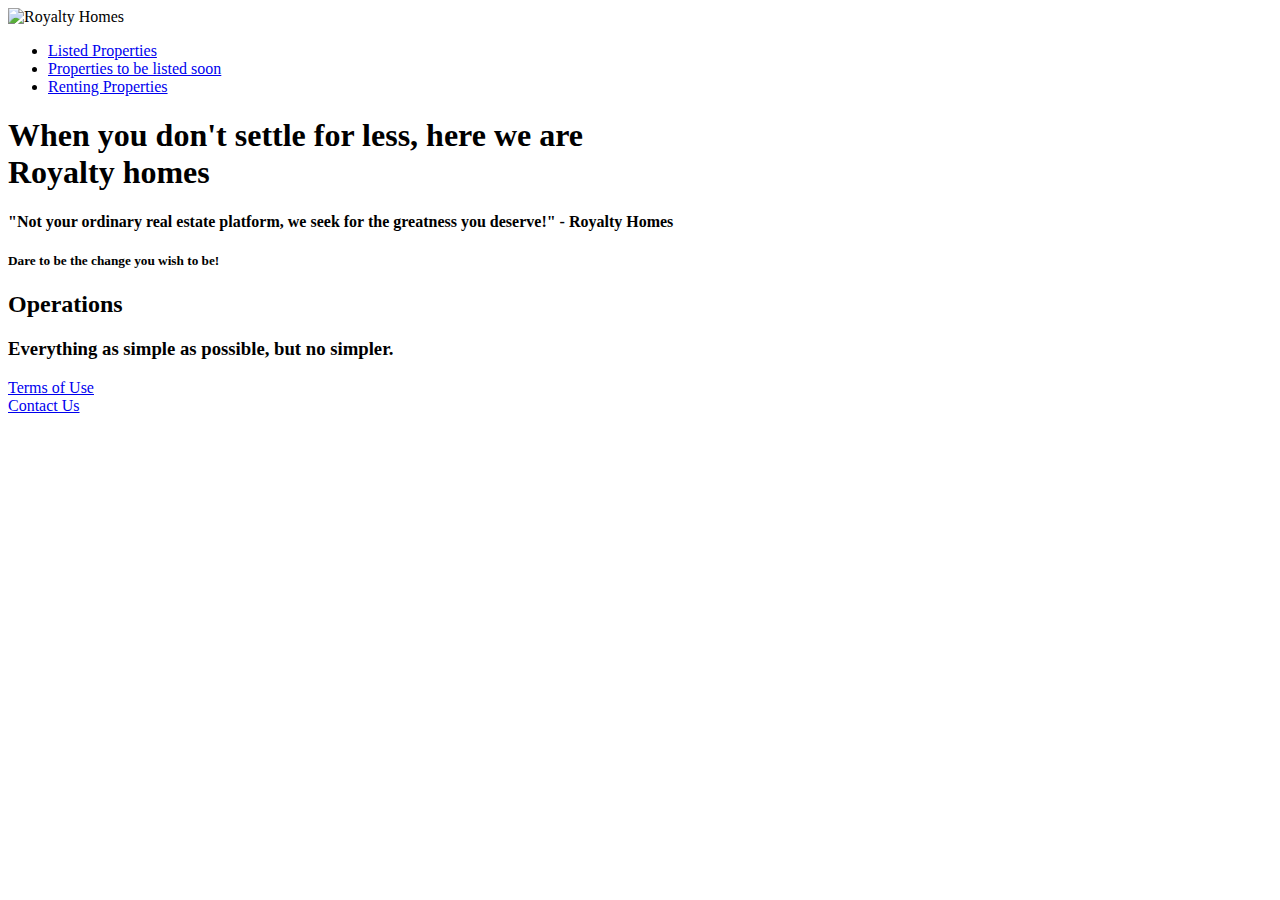
==== index.html @ 1c097e14 "Update index.html" ====
<!DOCTYPE html>
<html lang="en">
  <head>
    <link
      href="https://fonts.googleapis.com/css?family=Poppins:300,400,500,600&display=swap"
      rel="stylesheet"
    />
    <link rel="stylesheet" href="style.css" />


    <script defer src="script.js"></script>
  </head>
  <body>
    <header class="header">
      <nav class="nav">
        <img
          src=""
          alt="Royalty Homes"
          class="nav__logo"
          id="logo"
          designer="Jonas"
          data-version-number="3.0"
        />
        <ul class="nav__links">
          <li class="nav__item">
            <a class="nav__link" href="#section--1">Listed Properties</a>
          </li>
          <li class="nav__item">
            <a class="nav__link" href="#section--2"
              >Properties to be listed soon</a
            >
          </li>
          <li class="nav__item">
            <a class="nav__link" href="#section--3">Renting Properties</a>
          </li>
        </ul>
      </nav>

      <div class="header__title">
        <!-- <h1 onclick="alert('HTML alert')"> -->
        <h1>
          When you don't settle for less,
          <!-- Green highlight effect -->
          <span class="highlight"> </span>
          here we are<br />
          <span class="highlight">Royalty homes</span>
        </h1>
        <h4>
          "Not your ordinary real estate platform, we seek for the greatness you
          deserve!" - Royalty Homes
        </h4>
      </div>
    </header>

    <section class="section" id="section--1">
      <div class="section__title"></div>

      <div class="features">
        </div>
        </div>
          </div>
          <h5 class="features__header">Dare to be the change you wish to be!</h5>
        </div>
      </div>
    </section>
    <section class="section" id="section--2">
      <div class="section__title">
        <h2 class="section__description">Operations</h2>
        <h3 class="section__header">
          Everything as simple as possible, but no simpler.
        </h3>
        <li class="footer__item">
          <a class="footer__link" href="#">Terms of Use</a>
        </li>
          <a class="footer__link" href="#">Contact Us</a>
        </li>
      </ul>
    </div>
    <div class="overlay hidden"></div>
  </body>
</html>


<!-- analyzing designs -->
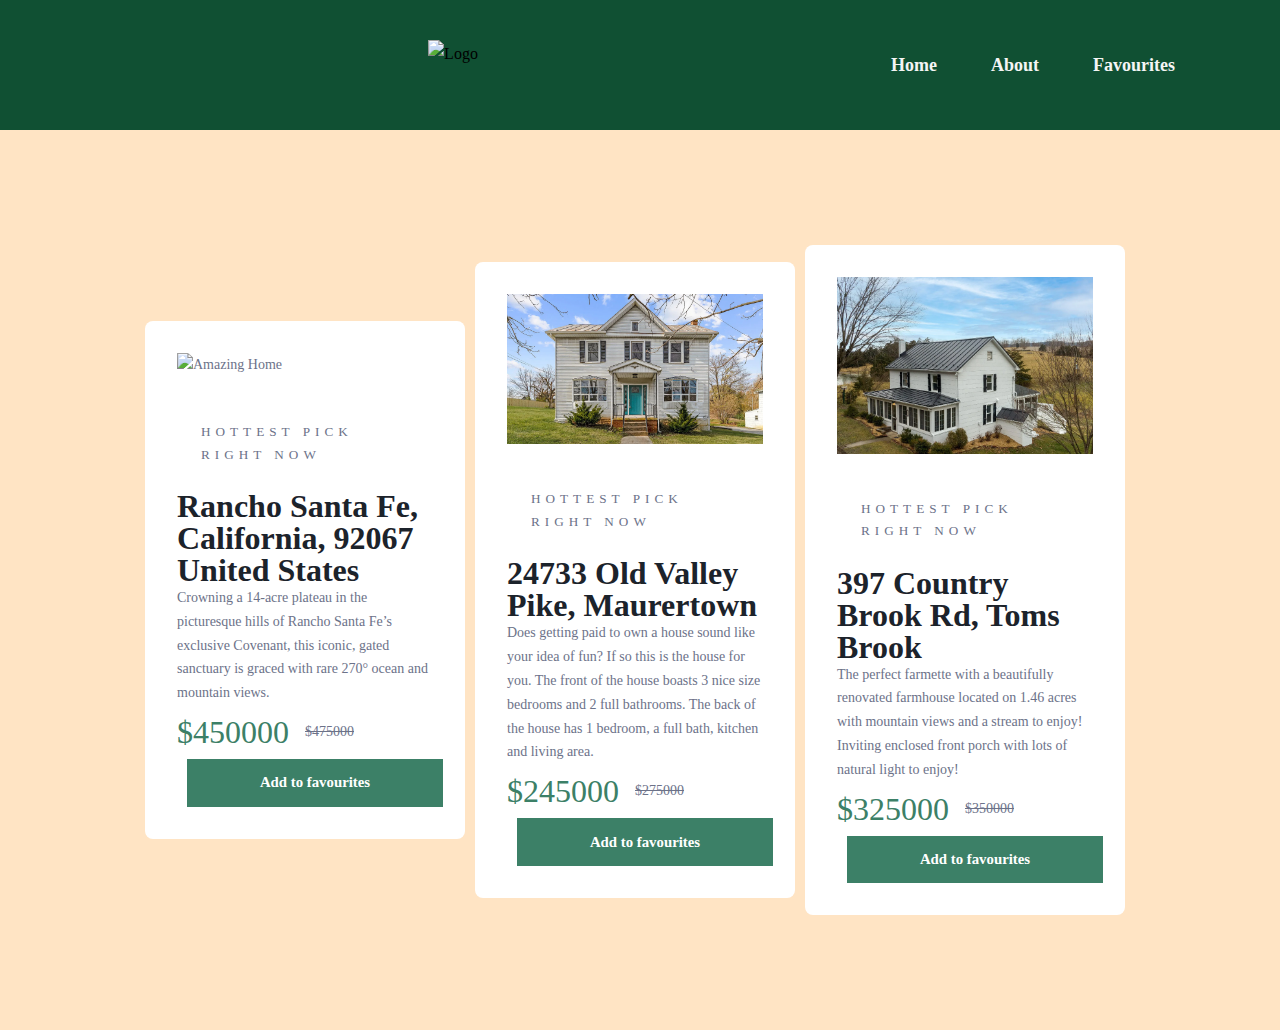
==== commit 9c0f7b0f: "working hard or hardly working :D" ====
--- a/index.html
+++ b/index.html
@@ -1,84 +1,208 @@
 <!DOCTYPE html>
 <html lang="en">
   <head>
+    <meta charset="UTF-8" />
+    <meta name="viewport" content="width=device-width, initial-scale=1.0" />
+    <title>Document</title>
+    <link rel="stylesheet" href="components.css" />
+    <script defer src="starting.js"></script>
+    <!-- Google fonts -->
+    <link rel="preconnect" href="https://fonts.googleapis.com" />
+    <link rel="preconnect" href="https://fonts.gstatic.com" crossorigin />
     <link
-      href="https://fonts.googleapis.com/css?family=Poppins:300,400,500,600&display=swap"
+      href="https://fonts.googleapis.com/css2?family=Montserrat:ital,wght@1,300&display=swap"
       rel="stylesheet"
     />
-    <link rel="stylesheet" href="style.css" />
-
-
-    <script defer src="script.js"></script>
+    <!-- My CSS -->
+    <style type="text/css">
+      * {
+        text-decoration: none;
+      }
+      .navbar {
+        background-color: rgb(16, 80, 51);
+        font-family: calibri;
+        padding-right: 15px;
+        padding-left: 15px;
+      }
+      .navdiv {
+        display: flex;
+        align-items: center;
+        justify-content: space-between;
+        padding: 40px;
+      }
+      .logo {
+        display: flex;
+        align-items: center;
+      }
+      .logo a {
+        font-size: 50px;
+        font-weight: 600;
+        color: whitesmoke;
+        margin-left: 10px;
+      }
+      .logo img {
+        height: 50px;
+        margin-right: 10px;
+      }
+      li {
+        list-style: none;
+        display: inline-block;
+      }
+      li a {
+        color: whitesmoke;
+        font-size: 18px;
+        font-weight: bold;
+        margin-right: 50px;
+      }
+      button {
+        background-color: rgb(255, 255, 255);
+        margin-left: 10px;
+        border-radius: 10px;
+        padding: 10px;
+        width: 90px;
+      }
+      button a {
+        color: white;
+        font-weight: bold;
+        font-size: 15px;
+      }
+      .logo {
+        flex: 1;
+        justify-content: center;
+        text-align: center;
+      }
+      .logo img {
+        display: block;
+        margin: 0 auto;
+      }
+      .product {
+        display: inline-block;
+        vertical-align: top;
+        margin-right: 10px;
+        height: auto;
+      }
+      .product__img img {
+        max-height: 300px;
+        width: auto;
+        display: block;
+        margin: 0 auto;
+      }
+      .overview__content {
+        margin-top: 20px;
+      }
+    </style>
   </head>
   <body>
-    <header class="header">
-      <nav class="nav">
-        <img
-          src=""
-          alt="Royalty Homes"
-          class="nav__logo"
-          id="logo"
-          designer="Jonas"
-          data-version-number="3.0"
-        />
-        <ul class="nav__links">
-          <li class="nav__item">
-            <a class="nav__link" href="#section--1">Listed Properties</a>
-          </li>
-          <li class="nav__item">
-            <a class="nav__link" href="#section--2"
-              >Properties to be listed soon</a
-            >
-          </li>
-          <li class="nav__item">
-            <a class="nav__link" href="#section--3">Renting Properties</a>
-          </li>
-        </ul>
+    <header>
+      <nav class="navbar">
+        <div class="navdiv">
+          <div class="logo">
+            <img src="images/logo-no-background.png" alt="Logo" />
+          </div>
+          <ul>
+            <li>
+              <a href="#home">Home</a>
+              <a href="#about">About</a>
+              <a href="#favourites">Favourites</a>
+            </li>
+          </ul>
+        </div>
       </nav>
-
-      <div class="header__title">
-        <!-- <h1 onclick="alert('HTML alert')"> -->
-        <h1>
-          When you don't settle for less,
-          <!-- Green highlight effect -->
-          <span class="highlight"> </span>
-          here we are<br />
-          <span class="highlight">Royalty homes</span>
-        </h1>
-        <h4>
-          "Not your ordinary real estate platform, we seek for the greatness you
-          deserve!" - Royalty Homes
-        </h4>
-      </div>
+      <main>
+        <article class="product">
+          <picture class="product__img">
+            <img src="images/propertyRandom.png" alt="Amazing Home" />
+          </picture>
+
+          <div class="overview__content">
+            <p class="overview__category">Hottest pick right now</p>
+
+            <h1 class="product__title">
+              Rancho Santa Fe, California, 92067 United States
+            </h1>
+
+            <p>
+              Crowning a 14-acre plateau in the picturesque hills of Rancho
+              Santa Fe’s exclusive Covenant, this iconic, gated sanctuary is
+              graced with rare 270° ocean and mountain views.
+            </p>
+
+            <div class="flex-group">
+              <p class="product__price">
+                <span class="visually-hidden">Current price:</span>
+                $450000
+              </p>
+              <div class="product__original-price">
+                <span class="visually-hidden">Original price:</span>
+                <s>$475000</s>
+              </div>
+            </div>
+            <button class="buttonFav">Add to favourites</button>
+          </div>
+        </article>
+
+        <article class="product">
+          <picture class="product__img">
+            <img src="images/imot2.png" alt="Amazing Home" />
+          </picture>
+
+          <div class="overview__content">
+            <p class="overview__category">Hottest pick right now</p>
+
+            <h1 class="product__title">24733 Old Valley Pike, Maurertown</h1>
+
+            <p>
+              Does getting paid to own a house sound like your idea of fun? If
+              so this is the house for you. The front of the house boasts 3 nice
+              size bedrooms and 2 full bathrooms. The back of the house has 1
+              bedroom, a full bath, kitchen and living area.
+            </p>
+
+            <div class="flex-group">
+              <p class="product__price">
+                <span class="visually-hidden">Current price:</span>
+                $245000
+              </p>
+              <div class="product__original-price">
+                <span class="visually-hidden">Original price:</span>
+                <s>$275000</s>
+              </div>
+            </div>
+
+            <button class="buttonFav">Add to favourites</button>
+          </div>
+        </article>
+
+        <article class="product">
+          <picture class="product__img">
+            <img src="images/imot1.png" alt="Amazing Home" />
+          </picture>
+
+          <div class="overview__content">
+            <p class="overview__category">Hottest pick right now</p>
+
+            <h1 class="product__title">397 Country Brook Rd, Toms Brook</h1>
+
+            <p>
+              The perfect farmette with a beautifully renovated farmhouse
+              located on 1.46 acres with mountain views and a stream to enjoy!
+              Inviting enclosed front porch with lots of natural light to enjoy!
+            </p>
+
+            <div class="flex-group">
+              <p class="product__price">
+                <span class="visually-hidden">Current price:</span>
+                $325000
+              </p>
+              <div class="product__original-price">
+                <span class="visually-hidden">Original price:</span>
+                <s>$350000</s>
+              </div>
+            </div>
+            <button class="buttonFav">Add to favourites</button>
+          </div>
+        </article>
+      </main>
     </header>
-
-    <section class="section" id="section--1">
-      <div class="section__title"></div>
-
-      <div class="features">
-        </div>
-        </div>
-          </div>
-          <h5 class="features__header">Dare to be the change you wish to be!</h5>
-        </div>
-      </div>
-    </section>
-    <section class="section" id="section--2">
-      <div class="section__title">
-        <h2 class="section__description">Operations</h2>
-        <h3 class="section__header">
-          Everything as simple as possible, but no simpler.
-        </h3>
-        <li class="footer__item">
-          <a class="footer__link" href="#">Terms of Use</a>
-        </li>
-          <a class="footer__link" href="#">Contact Us</a>
-        </li>
-      </ul>
-    </div>
-    <div class="overlay hidden"></div>
   </body>
 </html>
-
-
-<!-- analyzing designs -->--- a/components.css
+++ b/components.css
@@ -0,0 +1,152 @@
+body {
+  margin: 0;
+  padding: 0;
+  background-color: bisque;
+}
+header{
+    height: 100vh;
+    background-color: bisque;
+    background-repeat: no-repeat;
+    background-attachment: fixed;
+    background-position: center;
+}
+:root {
+  --clr-primary-400: hsl(158, 36%, 37%);
+  --clr-primary-500: hsl(158, 36%, 20%);
+  --clr-secondary-200: hsl(30, 38%, 92%);
+
+  --clr-neutral-900: hsl(212, 21%, 14%);
+  --clr-neutral-400: hsl(228, 12%, 48%);
+  --clr-neutral-100: hsl(0, 0%, 100%);
+
+  --ff-base: font-family: 'Montserrat', sans-serif;
+
+  --fw-regular: 500;
+  --fw-bold: 700;
+}
+*, *::before, *::after {
+  box-sizing: border-box;
+}
+* {
+  margin: 0;
+}
+html, body {
+  height: 100%;
+}
+body {
+  line-height: 1.7;
+  -webkit-font-smoothing: antialiased;
+}
+img, picture, video, canvas, svg {
+  display: block;
+  max-width: 100%;
+}
+input, button, textarea, select {
+  font: inherit;
+}
+p,
+h1,
+h2,
+h3,
+h4,
+h5,
+h6 {
+  overflow-wrap: break-word;
+}
+h1,
+h2,
+h3 {
+  line-height: 1;
+}
+.product {
+  --content-padding: 1.5rem;
+  --content-spacing: 1rem;
+  font-family: var(--ff-base);
+  font-weight: var(--fw-regular);
+  font-size: 0.875rem;
+  color: var(--clr-neutral-400);
+  background-color: var(--clr-secondary-200);
+  margin: 0; /* Center the .product section */
+  width: 25%; /* Adjust the width as desired */
+  max-width: 700px; /* Add a max-width for responsiveness */
+  padding: 2rem; /* Adjust the padding as desired */
+  background-color: var(--clr-neutral-100);
+  border-radius: 0.5rem;
+  overflow: hidden;
+}
+.flex-group{
+  display: flex;
+  gap: 1rem;
+  flex-wrap: wrap;
+  align-items: center;
+}
+.visually-hidden:not(:focus):not(:active) {
+  clip: rect(0 0 0 0);
+  clip-path: inset(50%);
+  height: 1px;
+  overflow: hidden;
+  position: absolute;
+  white-space: nowrap;
+  width: 1px;
+}
+.overview__category {
+  display: grid;
+  gap: var(--content-spacing);
+  padding: var(--content-padding);
+}
+.overview__category {
+  font-size: 0.825rem;
+  letter-spacing: 5px;
+text-transform: uppercase;
+}
+.product__title{
+  font-size: 2rem;
+  font-family: var(--ff-base);
+  color: var(--clr-neutral-900)
+}
+.product__price{
+  font-size: 2rem;
+  font-family: var(--ff-base);
+  color: var(--clr-primary-400);
+}
+.product__original-price s {
+  text-decoration: line-through;
+}
+.buttonFav {
+  cursor: pointer;
+  text-decoration: none;
+  display: block;
+  width: 100%;
+  padding: 0.75em 1.5em;
+  background-color: var(--clr-primary-400);
+  color: var(--clr-neutral-100);
+  font-weight: var(--fw-bold);
+  font-size: 0.925rem;
+  border: none;
+  border-radius: 0;
+}
+.buttonFav:is(:hover, :focus){
+  background-color: var(--clr-primary-500);
+}
+main {
+  display: flex;
+  justify-content: center;
+  align-items: center;
+  height: 100vh;
+}
+
+
+
+
+
+
+
+
+
+
+
+
+
+
+
+
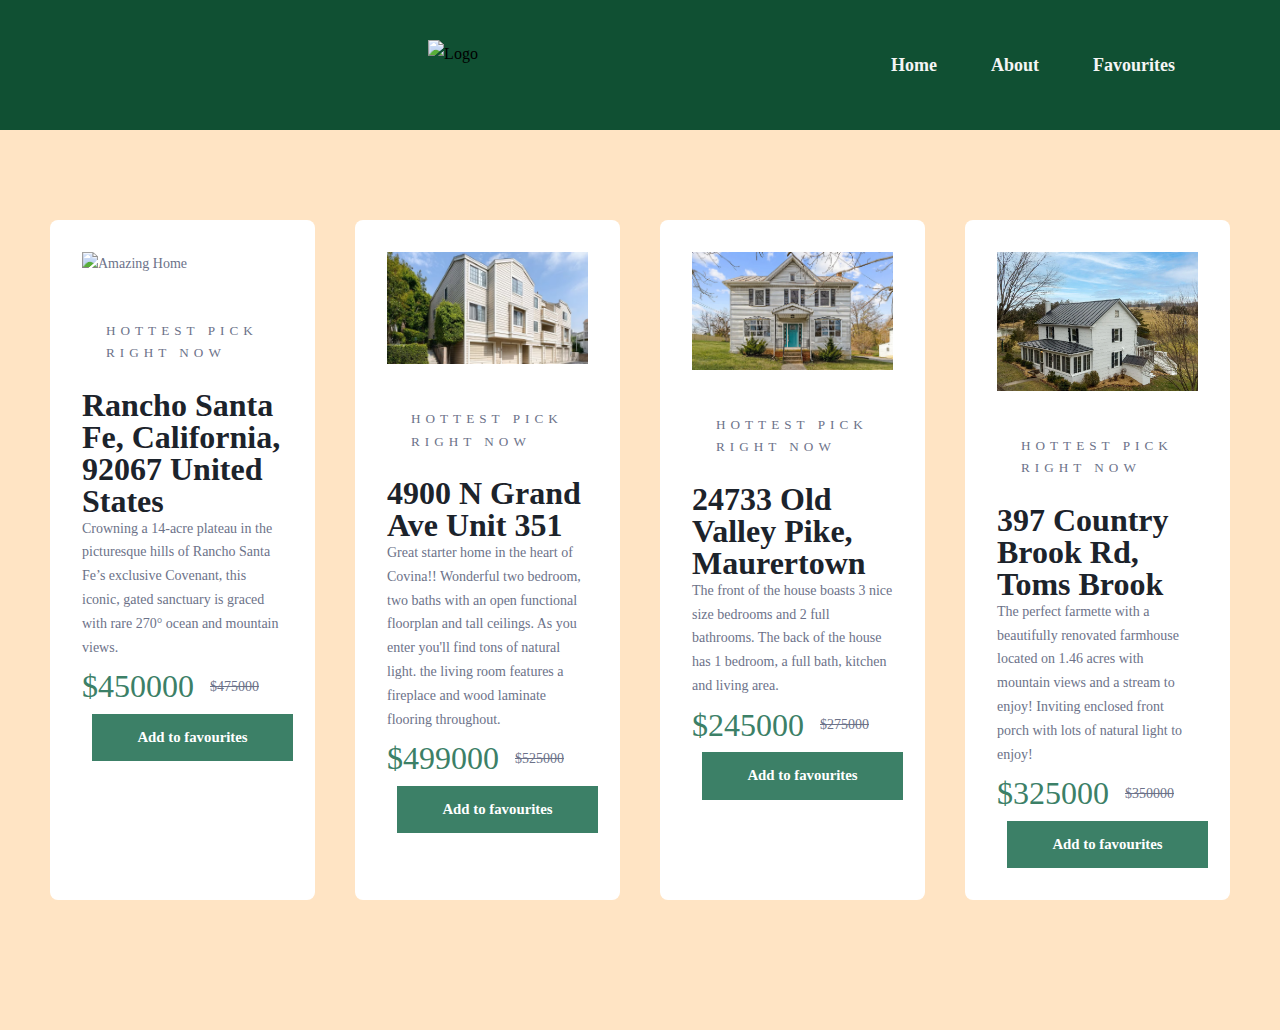
==== commit 73db283f: "aligned the card properly" ====
--- a/index.html
+++ b/index.html
@@ -80,6 +80,7 @@
         vertical-align: top;
         margin-right: 10px;
         height: auto;
+        grid-row: auto;
       }
       .product__img img {
         max-height: 300px;
@@ -109,99 +110,132 @@
         </div>
       </nav>
       <main>
-        <article class="product">
-          <picture class="product__img">
-            <img src="images/propertyRandom.png" alt="Amazing Home" />
-          </picture>
-
-          <div class="overview__content">
-            <p class="overview__category">Hottest pick right now</p>
-
-            <h1 class="product__title">
-              Rancho Santa Fe, California, 92067 United States
-            </h1>
-
-            <p>
-              Crowning a 14-acre plateau in the picturesque hills of Rancho
-              Santa Fe’s exclusive Covenant, this iconic, gated sanctuary is
-              graced with rare 270° ocean and mountain views.
-            </p>
-
-            <div class="flex-group">
-              <p class="product__price">
-                <span class="visually-hidden">Current price:</span>
-                $450000
-              </p>
-              <div class="product__original-price">
-                <span class="visually-hidden">Original price:</span>
-                <s>$475000</s>
-              </div>
-            </div>
-            <button class="buttonFav">Add to favourites</button>
-          </div>
-        </article>
-
-        <article class="product">
-          <picture class="product__img">
-            <img src="images/imot2.png" alt="Amazing Home" />
-          </picture>
-
-          <div class="overview__content">
-            <p class="overview__category">Hottest pick right now</p>
-
-            <h1 class="product__title">24733 Old Valley Pike, Maurertown</h1>
-
-            <p>
-              Does getting paid to own a house sound like your idea of fun? If
-              so this is the house for you. The front of the house boasts 3 nice
-              size bedrooms and 2 full bathrooms. The back of the house has 1
-              bedroom, a full bath, kitchen and living area.
-            </p>
-
-            <div class="flex-group">
-              <p class="product__price">
-                <span class="visually-hidden">Current price:</span>
-                $245000
-              </p>
-              <div class="product__original-price">
-                <span class="visually-hidden">Original price:</span>
-                <s>$275000</s>
-              </div>
-            </div>
-
-            <button class="buttonFav">Add to favourites</button>
-          </div>
-        </article>
-
-        <article class="product">
-          <picture class="product__img">
-            <img src="images/imot1.png" alt="Amazing Home" />
-          </picture>
-
-          <div class="overview__content">
-            <p class="overview__category">Hottest pick right now</p>
-
-            <h1 class="product__title">397 Country Brook Rd, Toms Brook</h1>
-
-            <p>
-              The perfect farmette with a beautifully renovated farmhouse
-              located on 1.46 acres with mountain views and a stream to enjoy!
-              Inviting enclosed front porch with lots of natural light to enjoy!
-            </p>
-
-            <div class="flex-group">
-              <p class="product__price">
-                <span class="visually-hidden">Current price:</span>
-                $325000
-              </p>
-              <div class="product__original-price">
-                <span class="visually-hidden">Original price:</span>
-                <s>$350000</s>
-              </div>
-            </div>
-            <button class="buttonFav">Add to favourites</button>
-          </div>
-        </article>
+        <div class="products-container">
+          <article class="product">
+            <picture class="product__img">
+              <img src="images/propertyRandom.png" alt="Amazing Home" />
+            </picture>
+
+            <div class="overview__content">
+              <p class="overview__category">Hottest pick right now</p>
+
+              <h1 class="product__title">
+                Rancho Santa Fe, California, 92067 United States
+              </h1>
+
+              <p>
+                Crowning a 14-acre plateau in the picturesque hills of Rancho
+                Santa Fe’s exclusive Covenant, this iconic, gated sanctuary is
+                graced with rare 270° ocean and mountain views.
+              </p>
+
+              <div class="flex-group">
+                <p class="product__price">
+                  <span class="visually-hidden">Current price:</span>
+                  $450000
+                </p>
+                <div class="product__original-price">
+                  <span class="visually-hidden">Original price:</span>
+                  <s>$475000</s>
+                </div>
+              </div>
+              <button class="buttonFav">Add to favourites</button>
+            </div>
+          </article>
+          <article class="product">
+            <picture class="product__img">
+              <img src="images/imot3.png" alt="Amazing Home" />
+            </picture>
+
+            <div class="overview__content">
+              <p class="overview__category">Hottest pick right now</p>
+
+              <h1 class="product__title">4900 N Grand Ave Unit 351</h1>
+
+              <p>
+                Great starter home in the heart of Covina!! Wonderful two
+                bedroom, two baths with an open functional floorplan and tall
+                ceilings. As you enter you'll find tons of natural light. the
+                living room features a fireplace and wood laminate flooring
+                throughout.
+              </p>
+
+              <div class="flex-group">
+                <p class="product__price">
+                  <span class="visually-hidden">Current price:</span>
+                  $499000
+                </p>
+                <div class="product__original-price">
+                  <span class="visually-hidden">Original price:</span>
+                  <s>$525000</s>
+                </div>
+              </div>
+              <button class="buttonFav">Add to favourites</button>
+            </div>
+          </article>
+
+          <article class="product">
+            <picture class="product__img">
+              <img src="images/imot2.png" alt="Amazing Home" />
+            </picture>
+
+            <div class="overview__content">
+              <p class="overview__category">Hottest pick right now</p>
+
+              <h1 class="product__title">24733 Old Valley Pike, Maurertown</h1>
+
+              <p>
+                The front of the house boasts 3 nice size bedrooms and 2 full
+                bathrooms. The back of the house has 1 bedroom, a full bath,
+                kitchen and living area.
+              </p>
+
+              <div class="flex-group">
+                <p class="product__price">
+                  <span class="visually-hidden">Current price:</span>
+                  $245000
+                </p>
+                <div class="product__original-price">
+                  <span class="visually-hidden">Original price:</span>
+                  <s>$275000</s>
+                </div>
+              </div>
+
+              <button class="buttonFav">Add to favourites</button>
+            </div>
+          </article>
+
+          <article class="product">
+            <picture class="product__img">
+              <img src="images/imot1.png" alt="Amazing Home" />
+            </picture>
+
+            <div class="overview__content">
+              <p class="overview__category">Hottest pick right now</p>
+
+              <h1 class="product__title">397 Country Brook Rd, Toms Brook</h1>
+
+              <p>
+                The perfect farmette with a beautifully renovated farmhouse
+                located on 1.46 acres with mountain views and a stream to enjoy!
+                Inviting enclosed front porch with lots of natural light to
+                enjoy!
+              </p>
+
+              <div class="flex-group">
+                <p class="product__price">
+                  <span class="visually-hidden">Current price:</span>
+                  $325000
+                </p>
+                <div class="product__original-price">
+                  <span class="visually-hidden">Original price:</span>
+                  <s>$350000</s>
+                </div>
+              </div>
+              <button class="buttonFav">Add to favourites</button>
+            </div>
+          </article>
+        </div>
       </main>
     </header>
   </body>
--- a/components.css
+++ b/components.css
@@ -3,47 +3,64 @@
   padding: 0;
   background-color: bisque;
 }
-header{
-    height: 100vh;
-    background-color: bisque;
-    background-repeat: no-repeat;
-    background-attachment: fixed;
-    background-position: center;
+
+header {
+  height: 100vh;
+  background-color: bisque;
+  background-repeat: no-repeat;
+  background-attachment: fixed;
+  background-position: center;
+  margin-bottom: 40px;
 }
+
 :root {
   --clr-primary-400: hsl(158, 36%, 37%);
   --clr-primary-500: hsl(158, 36%, 20%);
   --clr-secondary-200: hsl(30, 38%, 92%);
-
   --clr-neutral-900: hsl(212, 21%, 14%);
   --clr-neutral-400: hsl(228, 12%, 48%);
   --clr-neutral-100: hsl(0, 0%, 100%);
-
   --ff-base: font-family: 'Montserrat', sans-serif;
-
   --fw-regular: 500;
   --fw-bold: 700;
 }
-*, *::before, *::after {
+
+*,
+*::before,
+*::after {
   box-sizing: border-box;
 }
+
 * {
   margin: 0;
 }
-html, body {
+
+html,
+body {
   height: 100%;
 }
+
 body {
   line-height: 1.7;
   -webkit-font-smoothing: antialiased;
 }
-img, picture, video, canvas, svg {
+
+img,
+picture,
+video,
+canvas,
+svg {
   display: block;
   max-width: 100%;
 }
-input, button, textarea, select {
+
+input,
+button,
+textarea,
+select {
   font: inherit;
 }
+
 p,
 h1,
 h2,
@@ -53,33 +70,44 @@
 h6 {
   overflow-wrap: break-word;
 }
+
 h1,
 h2,
 h3 {
   line-height: 1;
 }
+
 .product {
   --content-padding: 1.5rem;
-  --content-spacing: 1rem;
+  --content-spacing: 2rem;
   font-family: var(--ff-base);
   font-weight: var(--fw-regular);
   font-size: 0.875rem;
   color: var(--clr-neutral-400);
   background-color: var(--clr-secondary-200);
-  margin: 0; /* Center the .product section */
+  margin: 0 10px; /* Center the .product section */
   width: 25%; /* Adjust the width as desired */
-  max-width: 700px; /* Add a max-width for responsiveness */
+  max-width: 600px; /* Add a max-width for responsiveness */
   padding: 2rem; /* Adjust the padding as desired */
   background-color: var(--clr-neutral-100);
   border-radius: 0.5rem;
   overflow: hidden;
+  flex: 1;
+  display: flex;
+  flex-wrap: wrap;
+  justify-content: center;
+  flex-direction: column;
+  align-items: flex-end;
+  margin-bottom: 40px;
 }
-.flex-group{
+
+.flex-group {
   display: flex;
   gap: 1rem;
   flex-wrap: wrap;
   align-items: center;
 }
+
 .visually-hidden:not(:focus):not(:active) {
   clip: rect(0 0 0 0);
   clip-path: inset(50%);
@@ -89,29 +117,35 @@
   white-space: nowrap;
   width: 1px;
 }
+
 .overview__category {
   display: grid;
   gap: var(--content-spacing);
   padding: var(--content-padding);
 }
+
 .overview__category {
   font-size: 0.825rem;
   letter-spacing: 5px;
-text-transform: uppercase;
+  text-transform: uppercase;
 }
-.product__title{
+
+.product__title {
   font-size: 2rem;
   font-family: var(--ff-base);
-  color: var(--clr-neutral-900)
+  color: var(--clr-neutral-900);
 }
-.product__price{
+
+.product__price {
   font-size: 2rem;
   font-family: var(--ff-base);
   color: var(--clr-primary-400);
 }
+
 .product__original-price s {
   text-decoration: line-through;
 }
+
 .buttonFav {
   cursor: pointer;
   text-decoration: none;
@@ -125,9 +159,11 @@
   border: none;
   border-radius: 0;
 }
-.buttonFav:is(:hover, :focus){
+
+.buttonFav:is(:hover, :focus) {
   background-color: var(--clr-primary-500);
 }
+
 main {
   display: flex;
   justify-content: center;
@@ -135,18 +171,11 @@
   height: 100vh;
 }
 
-
-
-
-
-
-
-
-
-
-
-
-
-
-
-
+.products-container {
+  display: flex;
+  flex-wrap: wrap;
+  justify-content: center;
+  gap: 20px;
+  max-width: 1200px;
+  margin: 0 auto;
+}
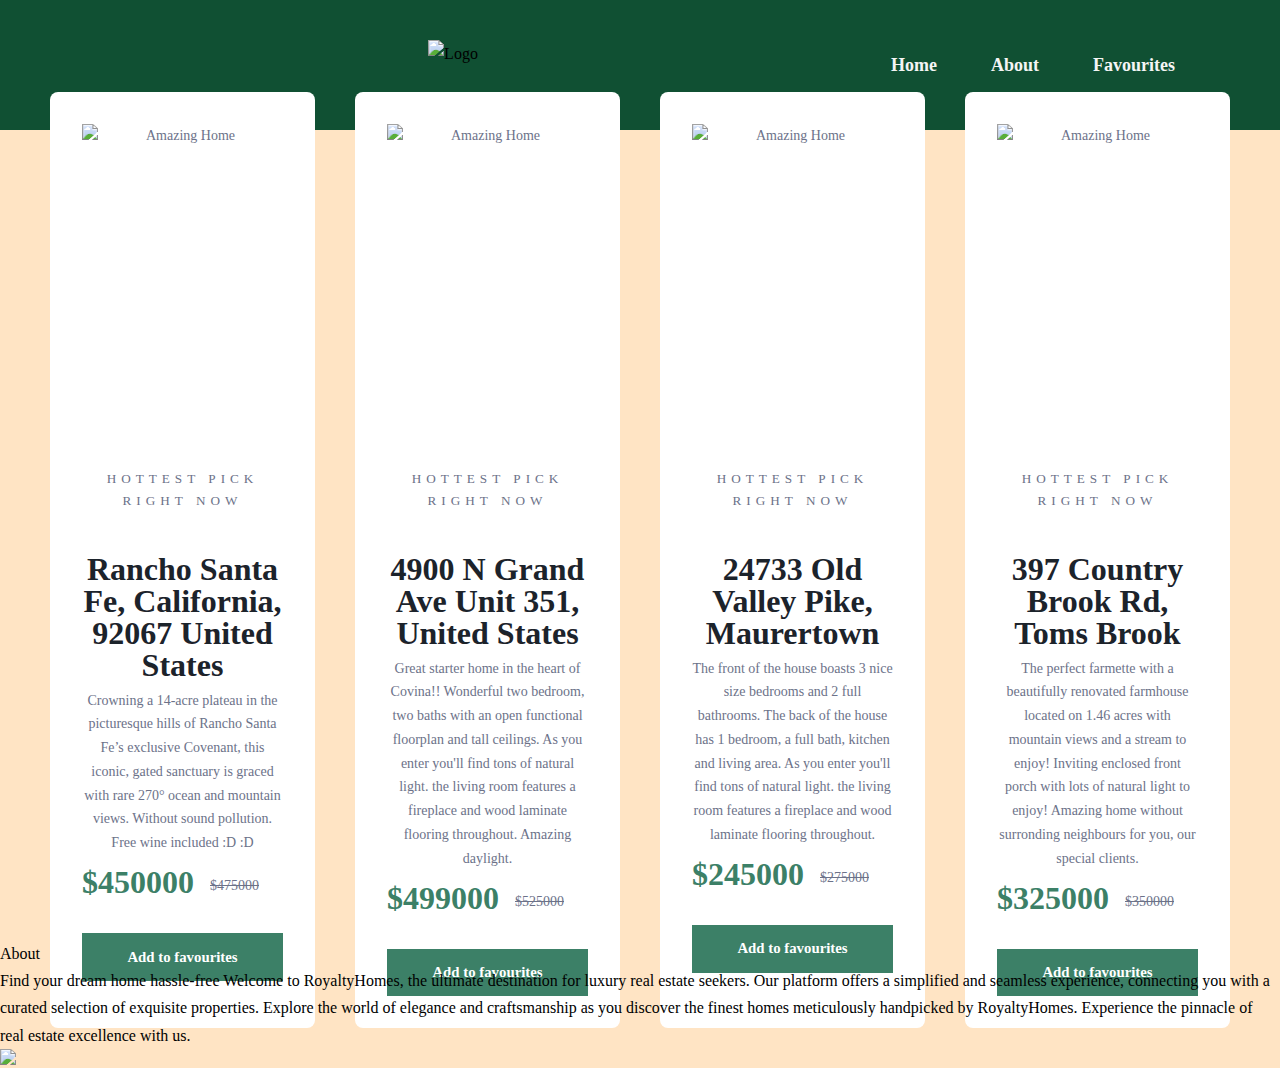
==== commit 3df0580b: "home button functionality" ====
--- a/index.html
+++ b/index.html
@@ -5,7 +5,7 @@
     <meta name="viewport" content="width=device-width, initial-scale=1.0" />
     <title>Document</title>
     <link rel="stylesheet" href="components.css" />
-    <script defer src="starting.js"></script>
+
     <!-- Google fonts -->
     <link rel="preconnect" href="https://fonts.googleapis.com" />
     <link rel="preconnect" href="https://fonts.gstatic.com" crossorigin />
@@ -56,7 +56,6 @@
       }
       button {
         background-color: rgb(255, 255, 255);
-        margin-left: 10px;
         border-radius: 10px;
         padding: 10px;
         width: 90px;
@@ -102,8 +101,8 @@
           </div>
           <ul>
             <li>
-              <a href="#home">Home</a>
-              <a href="#about">About</a>
+              <a href="#home" id="home">Home</a>
+              <a href="#about" id="about">About</a>
               <a href="#favourites">Favourites</a>
             </li>
           </ul>
@@ -126,7 +125,8 @@
               <p>
                 Crowning a 14-acre plateau in the picturesque hills of Rancho
                 Santa Fe’s exclusive Covenant, this iconic, gated sanctuary is
-                graced with rare 270° ocean and mountain views.
+                graced with rare 270° ocean and mountain views. Without sound
+                pollution. Free wine included :D :D
               </p>
 
               <div class="flex-group">
@@ -144,20 +144,22 @@
           </article>
           <article class="product">
             <picture class="product__img">
-              <img src="images/imot3.png" alt="Amazing Home" />
-            </picture>
-
-            <div class="overview__content">
-              <p class="overview__category">Hottest pick right now</p>
-
-              <h1 class="product__title">4900 N Grand Ave Unit 351</h1>
+              <img src="images/imot33.png" alt="Amazing Home" />
+            </picture>
+
+            <div class="overview__content">
+              <p class="overview__category">Hottest pick right now</p>
+
+              <h1 class="product__title">
+                4900 N Grand Ave Unit 351, United States
+              </h1>
 
               <p>
                 Great starter home in the heart of Covina!! Wonderful two
                 bedroom, two baths with an open functional floorplan and tall
                 ceilings. As you enter you'll find tons of natural light. the
                 living room features a fireplace and wood laminate flooring
-                throughout.
+                throughout. Amazing daylight.
               </p>
 
               <div class="flex-group">
@@ -176,7 +178,7 @@
 
           <article class="product">
             <picture class="product__img">
-              <img src="images/imot2.png" alt="Amazing Home" />
+              <img src="images/imot22.png" alt="Amazing Home" />
             </picture>
 
             <div class="overview__content">
@@ -187,7 +189,9 @@
               <p>
                 The front of the house boasts 3 nice size bedrooms and 2 full
                 bathrooms. The back of the house has 1 bedroom, a full bath,
-                kitchen and living area.
+                kitchen and living area. As you enter you'll find tons of
+                natural light. the living room features a fireplace and wood
+                laminate flooring throughout.
               </p>
 
               <div class="flex-group">
@@ -207,7 +211,7 @@
 
           <article class="product">
             <picture class="product__img">
-              <img src="images/imot1.png" alt="Amazing Home" />
+              <img src="images/imot11.png" alt="Amazing Home" />
             </picture>
 
             <div class="overview__content">
@@ -219,7 +223,8 @@
                 The perfect farmette with a beautifully renovated farmhouse
                 located on 1.46 acres with mountain views and a stream to enjoy!
                 Inviting enclosed front porch with lots of natural light to
-                enjoy!
+                enjoy! Amazing home without surronding neighbours for you, our
+                special clients.
               </p>
 
               <div class="flex-group">
@@ -238,5 +243,23 @@
         </div>
       </main>
     </header>
+    <div class="modal" id="modal">
+      <div class="modal-body">
+        <div class="modal-header">
+          <p class="modal-header-about">About</p>
+          
+        </div>
+        <div class="modal-content">
+          <p class="modal-content-text">Find your dream home hassle-free
+            Welcome to RoyaltyHomes, the ultimate destination for luxury real estate seekers. Our platform offers a simplified and seamless experience, connecting you with a curated selection of exquisite properties. Explore the world of elegance and craftsmanship as you discover the finest homes meticulously handpicked by RoyaltyHomes. Experience the pinnacle of real estate excellence with us.</p> 
+          </div>
+          <div class="modal-footer">
+            <img class="modal-footer-image" src="images/logo-no-background.png">
+          </div>
+        </div>
+      </div>
+    </div>
+    <script src="modal.js"></script>
+    <script src="homeRefresh.js"></script>
   </body>
 </html>
--- a/components.css
+++ b/components.css
@@ -97,7 +97,8 @@
   flex-wrap: wrap;
   justify-content: center;
   flex-direction: column;
-  align-items: flex-end;
+  align-items: center;
+  text-align: center;
   margin-bottom: 40px;
 }
 
@@ -134,11 +135,15 @@
   font-size: 2rem;
   font-family: var(--ff-base);
   color: var(--clr-neutral-900);
+  margin-top: 1rem;
+  margin-bottom: 0.5rem;
 }
 
 .product__price {
   font-size: 2rem;
+  font-weight: bold;
   font-family: var(--ff-base);
+  margin-bottom: 0.5rem;
   color: var(--clr-primary-400);
 }
 
@@ -158,6 +163,7 @@
   font-size: 0.925rem;
   border: none;
   border-radius: 0;
+  margin-top: 1rem;
 }
 
 .buttonFav:is(:hover, :focus) {
@@ -177,5 +183,9 @@
   justify-content: center;
   gap: 20px;
   max-width: 1200px;
-  margin: 0 auto;
+  margin: 10px auto;
 }
+.product__img img {
+  width: 100%;
+  height: 400px; /* Set a fixed height for all images */
+}
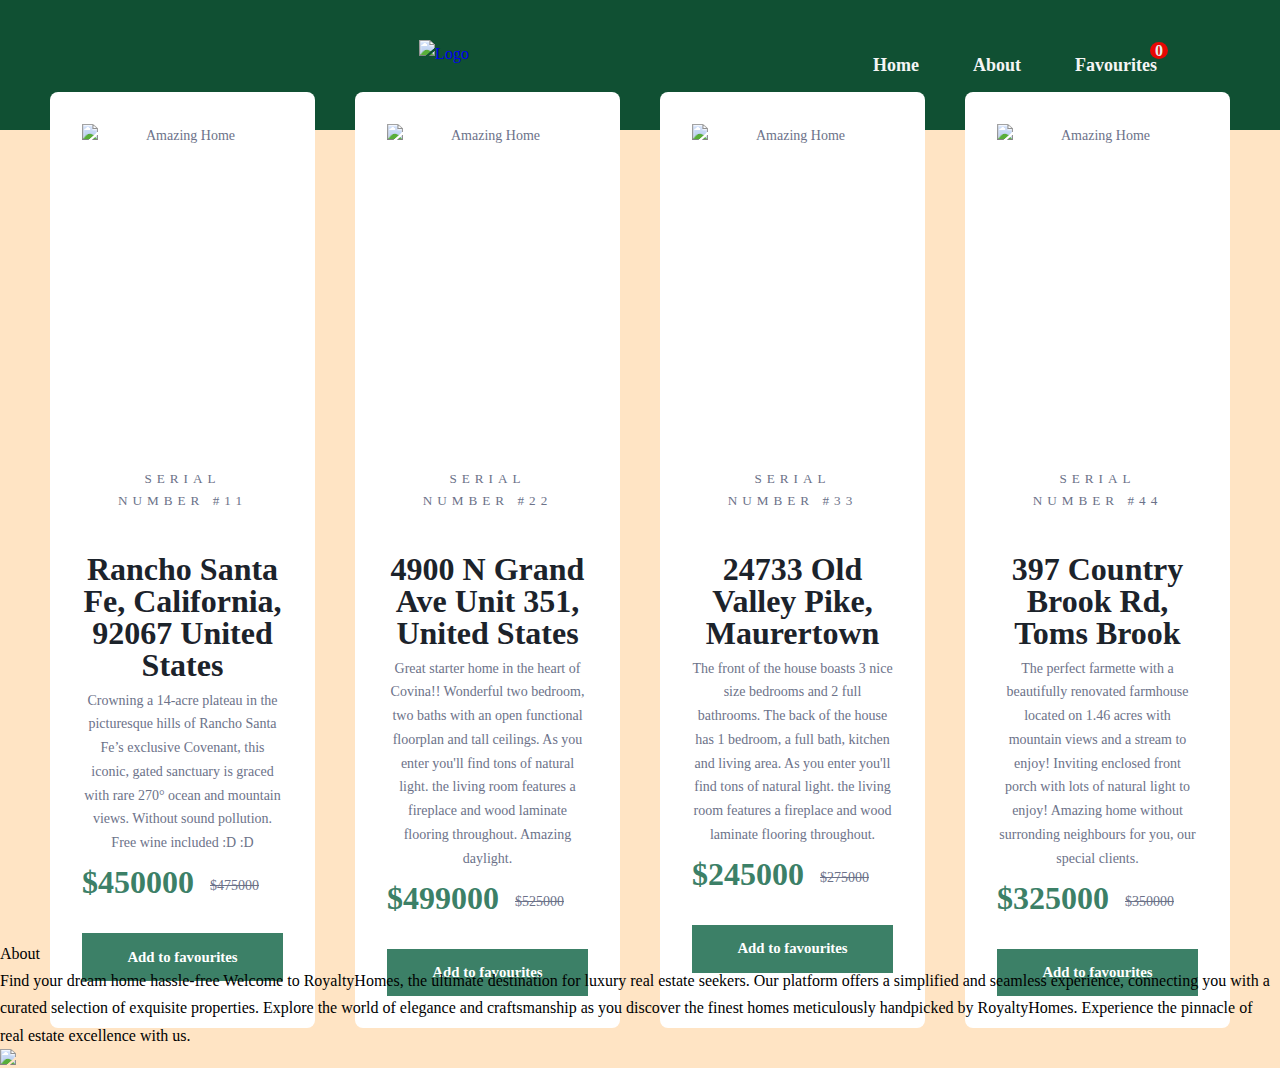
==== commit d19bde80: "made add estate to favorites feature" ====
--- a/index.html
+++ b/index.html
@@ -90,20 +90,32 @@
       .overview__content {
         margin-top: 20px;
       }
+      .favourites:after{
+        content: attr(value);
+        font-size: 16px;
+        color: #fff;
+        background: red;
+        border-radius: 50%;
+        padding: 0 5px;
+        position: relative;
+        left: -7px;
+        top: -15px;
+        opacity: 0.9;
+    }
     </style>
   </head>
   <body>
     <header>
       <nav class="navbar">
         <div class="navdiv">
-          <div class="logo">
+          <a class="logo" href="index.html">
             <img src="images/logo-no-background.png" alt="Logo" />
-          </div>
+          </a>
           <ul>
             <li>
-              <a href="#home" id="home">Home</a>
+              <a href="index.html" id="home">Home</a>
               <a href="#about" id="about">About</a>
-              <a href="#favourites">Favourites</a>
+              <a class="favourites" href="#favourites" value="0" id="favorites">Favourites</a>
             </li>
           </ul>
         </div>
@@ -116,7 +128,7 @@
             </picture>
 
             <div class="overview__content">
-              <p class="overview__category">Hottest pick right now</p>
+              <p class="overview__category">Serial Number #11</p>
 
               <h1 class="product__title">
                 Rancho Santa Fe, California, 92067 United States
@@ -148,7 +160,7 @@
             </picture>
 
             <div class="overview__content">
-              <p class="overview__category">Hottest pick right now</p>
+              <p class="overview__category">Serial Number #22</p>
 
               <h1 class="product__title">
                 4900 N Grand Ave Unit 351, United States
@@ -182,7 +194,7 @@
             </picture>
 
             <div class="overview__content">
-              <p class="overview__category">Hottest pick right now</p>
+              <p class="overview__category">Serial Number #33</p>
 
               <h1 class="product__title">24733 Old Valley Pike, Maurertown</h1>
 
@@ -215,7 +227,7 @@
             </picture>
 
             <div class="overview__content">
-              <p class="overview__category">Hottest pick right now</p>
+              <p class="overview__category">Serial Number #44</p>
 
               <h1 class="product__title">397 Country Brook Rd, Toms Brook</h1>
 
@@ -260,6 +272,6 @@
       </div>
     </div>
     <script src="modal.js"></script>
-    <script src="homeRefresh.js"></script>
+    <script src="favButtonClick.js"></script>
   </body>
 </html>
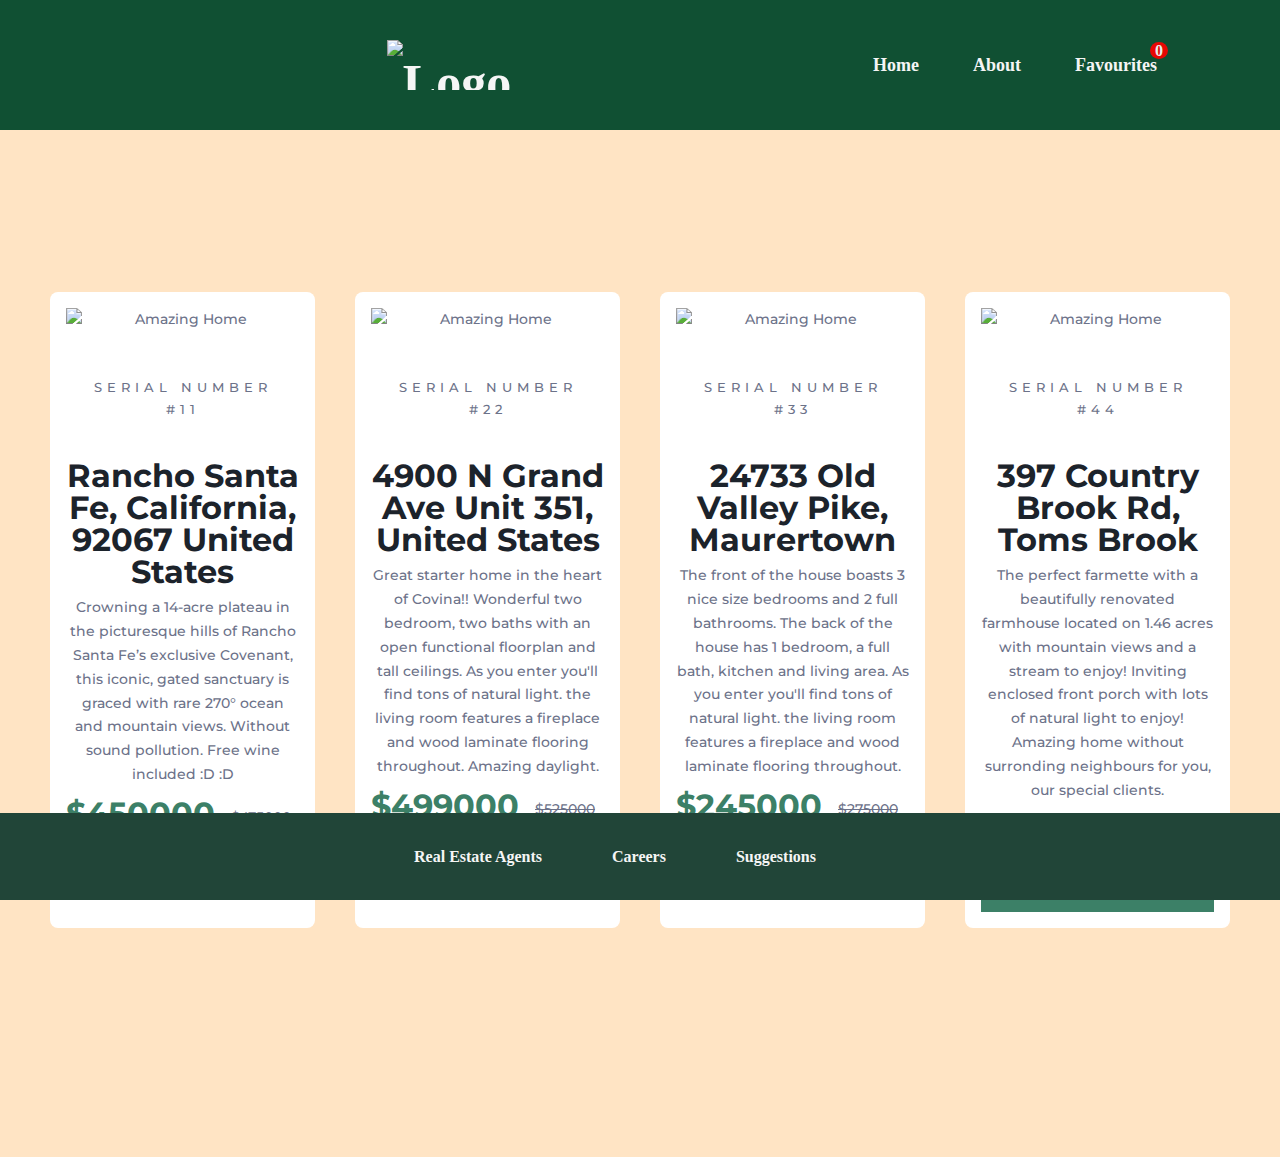
==== commit 850e5fee: "fixing bugs" ====
--- a/index.html
+++ b/index.html
@@ -108,9 +108,9 @@
     <header>
       <nav class="navbar">
         <div class="navdiv">
-          <a class="logo" href="index.html">
-            <img src="images/logo-no-background.png" alt="Logo" />
-          </a>
+          <div class="logo" href="index.html">
+            <a href="index.html"><img src="images/logo-no-background.png" alt="Logo" /></a>
+          </div>
           <ul>
             <li>
               <a href="index.html" id="home">Home</a>
@@ -120,141 +120,141 @@
           </ul>
         </div>
       </nav>
-      <main>
-        <div class="products-container">
-          <article class="product">
-            <picture class="product__img">
-              <img src="images/propertyRandom.png" alt="Amazing Home" />
-            </picture>
-
-            <div class="overview__content">
-              <p class="overview__category">Serial Number #11</p>
-
-              <h1 class="product__title">
-                Rancho Santa Fe, California, 92067 United States
-              </h1>
-
-              <p>
-                Crowning a 14-acre plateau in the picturesque hills of Rancho
-                Santa Fe’s exclusive Covenant, this iconic, gated sanctuary is
-                graced with rare 270° ocean and mountain views. Without sound
-                pollution. Free wine included :D :D
-              </p>
-
-              <div class="flex-group">
-                <p class="product__price">
-                  <span class="visually-hidden">Current price:</span>
-                  $450000
-                </p>
-                <div class="product__original-price">
-                  <span class="visually-hidden">Original price:</span>
-                  <s>$475000</s>
-                </div>
-              </div>
-              <button class="buttonFav">Add to favourites</button>
-            </div>
-          </article>
-          <article class="product">
-            <picture class="product__img">
-              <img src="images/imot33.png" alt="Amazing Home" />
-            </picture>
-
-            <div class="overview__content">
-              <p class="overview__category">Serial Number #22</p>
-
-              <h1 class="product__title">
-                4900 N Grand Ave Unit 351, United States
-              </h1>
-
-              <p>
-                Great starter home in the heart of Covina!! Wonderful two
-                bedroom, two baths with an open functional floorplan and tall
-                ceilings. As you enter you'll find tons of natural light. the
-                living room features a fireplace and wood laminate flooring
-                throughout. Amazing daylight.
-              </p>
-
-              <div class="flex-group">
-                <p class="product__price">
-                  <span class="visually-hidden">Current price:</span>
-                  $499000
-                </p>
-                <div class="product__original-price">
-                  <span class="visually-hidden">Original price:</span>
-                  <s>$525000</s>
-                </div>
-              </div>
-              <button class="buttonFav">Add to favourites</button>
-            </div>
-          </article>
-
-          <article class="product">
-            <picture class="product__img">
-              <img src="images/imot22.png" alt="Amazing Home" />
-            </picture>
-
-            <div class="overview__content">
-              <p class="overview__category">Serial Number #33</p>
-
-              <h1 class="product__title">24733 Old Valley Pike, Maurertown</h1>
-
-              <p>
-                The front of the house boasts 3 nice size bedrooms and 2 full
-                bathrooms. The back of the house has 1 bedroom, a full bath,
-                kitchen and living area. As you enter you'll find tons of
-                natural light. the living room features a fireplace and wood
-                laminate flooring throughout.
-              </p>
-
-              <div class="flex-group">
-                <p class="product__price">
-                  <span class="visually-hidden">Current price:</span>
-                  $245000
-                </p>
-                <div class="product__original-price">
-                  <span class="visually-hidden">Original price:</span>
-                  <s>$275000</s>
-                </div>
-              </div>
-
-              <button class="buttonFav">Add to favourites</button>
-            </div>
-          </article>
-
-          <article class="product">
-            <picture class="product__img">
-              <img src="images/imot11.png" alt="Amazing Home" />
-            </picture>
-
-            <div class="overview__content">
-              <p class="overview__category">Serial Number #44</p>
-
-              <h1 class="product__title">397 Country Brook Rd, Toms Brook</h1>
-
-              <p>
-                The perfect farmette with a beautifully renovated farmhouse
-                located on 1.46 acres with mountain views and a stream to enjoy!
-                Inviting enclosed front porch with lots of natural light to
-                enjoy! Amazing home without surronding neighbours for you, our
-                special clients.
-              </p>
-
-              <div class="flex-group">
-                <p class="product__price">
-                  <span class="visually-hidden">Current price:</span>
-                  $325000
-                </p>
-                <div class="product__original-price">
-                  <span class="visually-hidden">Original price:</span>
-                  <s>$350000</s>
-                </div>
-              </div>
-              <button class="buttonFav">Add to favourites</button>
-            </div>
-          </article>
-        </div>
-      </main>
     </header>
+    <main>
+      <div class="products-container">
+        <article class="product">
+          <picture class="product__img">
+            <img src="images/propertyRandom.png" alt="Amazing Home" />
+          </picture>
+
+          <div class="overview__content">
+            <p class="overview__category">Serial Number #11</p>
+
+            <h1 class="product__title">
+              Rancho Santa Fe, California, 92067 United States
+            </h1>
+
+            <p>
+              Crowning a 14-acre plateau in the picturesque hills of Rancho
+              Santa Fe’s exclusive Covenant, this iconic, gated sanctuary is
+              graced with rare 270° ocean and mountain views. Without sound
+              pollution. Free wine included :D :D
+            </p>
+
+            <div class="flex-group">
+              <p class="product__price">
+                <span class="visually-hidden">Current price:</span>
+                $450000
+              </p>
+              <div class="product__original-price">
+                <span class="visually-hidden">Original price:</span>
+                <s>$475000</s>
+              </div>
+            </div>
+            <button class="buttonFav">Add to favourites</button>
+          </div>
+        </article>
+        <article class="product">
+          <picture class="product__img">
+            <img src="images/imot33.png" alt="Amazing Home" />
+          </picture>
+
+          <div class="overview__content">
+            <p class="overview__category">Serial Number #22</p>
+
+            <h1 class="product__title">
+              4900 N Grand Ave Unit 351, United States
+            </h1>
+
+            <p>
+              Great starter home in the heart of Covina!! Wonderful two
+              bedroom, two baths with an open functional floorplan and tall
+              ceilings. As you enter you'll find tons of natural light. the
+              living room features a fireplace and wood laminate flooring
+              throughout. Amazing daylight.
+            </p>
+
+            <div class="flex-group">
+              <p class="product__price">
+                <span class="visually-hidden">Current price:</span>
+                $499000
+              </p>
+              <div class="product__original-price">
+                <span class="visually-hidden">Original price:</span>
+                <s>$525000</s>
+              </div>
+            </div>
+            <button class="buttonFav">Add to favourites</button>
+          </div>
+        </article>
+
+        <article class="product">
+          <picture class="product__img">
+            <img src="images/imot22.png" alt="Amazing Home" />
+          </picture>
+
+          <div class="overview__content">
+            <p class="overview__category">Serial Number #33</p>
+
+            <h1 class="product__title">24733 Old Valley Pike, Maurertown</h1>
+
+            <p>
+              The front of the house boasts 3 nice size bedrooms and 2 full
+              bathrooms. The back of the house has 1 bedroom, a full bath,
+              kitchen and living area. As you enter you'll find tons of
+              natural light. the living room features a fireplace and wood
+              laminate flooring throughout.
+            </p>
+
+            <div class="flex-group">
+              <p class="product__price">
+                <span class="visually-hidden">Current price:</span>
+                $245000
+              </p>
+              <div class="product__original-price">
+                <span class="visually-hidden">Original price:</span>
+                <s>$275000</s>
+              </div>
+            </div>
+
+            <button class="buttonFav">Add to favourites</button>
+          </div>
+        </article>
+
+        <article class="product">
+          <picture class="product__img">
+            <img src="images/imot11.png" alt="Amazing Home" />
+          </picture>
+
+          <div class="overview__content">
+            <p class="overview__category">Serial Number #44</p>
+
+            <h1 class="product__title">397 Country Brook Rd, Toms Brook</h1>
+
+            <p>
+              The perfect farmette with a beautifully renovated farmhouse
+              located on 1.46 acres with mountain views and a stream to enjoy!
+              Inviting enclosed front porch with lots of natural light to
+              enjoy! Amazing home without surronding neighbours for you, our
+              special clients.
+            </p>
+
+            <div class="flex-group">
+              <p class="product__price">
+                <span class="visually-hidden">Current price:</span>
+                $325000
+              </p>
+              <div class="product__original-price">
+                <span class="visually-hidden">Original price:</span>
+                <s>$350000</s>
+              </div>
+            </div>
+            <button class="buttonFav">Add to favourites</button>
+          </div>
+        </article>
+      </div>
+    </main>
     <div class="modal" id="modal">
       <div class="modal-body">
         <div class="modal-header">
@@ -271,7 +271,16 @@
         </div>
       </div>
     </div>
+    <footer class="footer">
+      <ul>
+        <li><a href="#">Real Estate Agents</a></li>
+        <li><a href="#">Careers</a></li>
+        <li><a href="#">Suggestions</a></li>
+      </ul>
+    </footer>
     <script src="modal.js"></script>
     <script src="favButtonClick.js"></script>
+    
+    
   </body>
-</html>
+</html> 
--- a/components.css
+++ b/components.css
@@ -2,10 +2,11 @@
   margin: 0;
   padding: 0;
   background-color: bisque;
+  min-height: 100vh;
 }
 
 header {
-  height: 100vh;
+  height: auto;
   background-color: bisque;
   background-repeat: no-repeat;
   background-attachment: fixed;
@@ -20,7 +21,7 @@
   --clr-neutral-900: hsl(212, 21%, 14%);
   --clr-neutral-400: hsl(228, 12%, 48%);
   --clr-neutral-100: hsl(0, 0%, 100%);
-  --ff-base: font-family: 'Montserrat', sans-serif;
+  --ff-base: 'Montserrat', sans-serif;
   --fw-regular: 500;
   --fw-bold: 700;
 }
@@ -84,11 +85,10 @@
   font-weight: var(--fw-regular);
   font-size: 0.875rem;
   color: var(--clr-neutral-400);
-  background-color: var(--clr-secondary-200);
   margin: 0 10px; /* Center the .product section */
   width: 25%; /* Adjust the width as desired */
   max-width: 600px; /* Add a max-width for responsiveness */
-  padding: 2rem; /* Adjust the padding as desired */
+  padding: 1rem; /* Adjust the padding as desired */
   background-color: var(--clr-neutral-100);
   border-radius: 0.5rem;
   overflow: hidden;
@@ -99,7 +99,7 @@
   flex-direction: column;
   align-items: center;
   text-align: center;
-  margin-bottom: 40px;
+  margin-bottom: 20px;
 }
 
 .flex-group {
@@ -123,9 +123,6 @@
   display: grid;
   gap: var(--content-spacing);
   padding: var(--content-padding);
-}
-
-.overview__category {
   font-size: 0.825rem;
   letter-spacing: 5px;
   text-transform: uppercase;
@@ -163,7 +160,7 @@
   font-size: 0.925rem;
   border: none;
   border-radius: 0;
-  margin-top: 1rem;
+  margin-top: auto;
 }
 
 .buttonFav:is(:hover, :focus) {
@@ -185,7 +182,139 @@
   max-width: 1200px;
   margin: 10px auto;
 }
+
 .product__img img {
+  width: auto;
+  max-height: 200px;
+  display: block;
+  margin: 0 auto;
+}
+
+.product__content {
+  display: flex;
+  flex-direction: column;
+  justify-content: center;
+  align-items: center;
+}
+
+.navbar {
+  position: sticky;
+  top: 0;
+  background-color: var(--clr-neutral-100);
+  z-index: 1000;
+}
+
+.modal {
+  display: none;
+  position: fixed;
+  z-index: 1;
+  left: 0;
+  top: 0;
   width: 100%;
-  height: 400px; /* Set a fixed height for all images */
-}
+  height: 100%;
+  overflow: auto;
+  background-color: rgba(0, 0, 0, 0.4);
+}
+
+.modal-body {
+  background-color: #fefefe;
+  margin: 15% auto;
+  border: 1px solid #888;
+  width: 950px;
+  display: flex;
+  flex-direction: column;
+}
+
+.modal-body > div {
+  padding: 20px;
+}
+
+.modal-header {
+  display: flex;
+  flex-direction: row;
+  background-color: var(--clr-primary-500);
+}
+
+.close {
+  color: #aaa;
+  font-size: 28px;
+  font-weight: bold;
+  margin-left: auto;
+}
+
+.close:hover,
+.close:focus {
+  color: black;
+  text-decoration: none;
+  cursor: pointer;
+}
+
+.modal-footer-image {
+  width: 20%;
+  height: 20%;
+  margin-left: auto;
+  margin-right: auto;
+}
+
+.modal-content-text {
+  font-family: 'Franklin Gothic Medium', 'Arial Narrow', Arial, sans-serif;
+  font-size: 16px;
+}
+
+.modal-header-about {
+  font-family: 'Franklin Gothic Medium', 'Arial Narrow', Arial, sans-serif;
+  font-size: 28px;
+  margin-left: auto;
+  margin-right: auto;
+  color: white;
+}
+
+.modal-content {
+  background-color: bisque;
+}
+
+.modal-footer {
+  background-color: bisque;
+}
+
+.footer {
+  box-sizing: border-box;
+  position: sticky;
+  left: 0;
+  bottom: 0;
+  width: 100%;
+  background-color: var(--clr-primary-500);
+  color: white;
+  text-align: center;
+  padding: 30px;
+  position: sticky;
+  bottom: 0;
+}
+
+body {
+  min-height: 100vh;
+}
+.footer ul {
+  list-style: none;
+  display: flex;
+  justify-content: center;
+  align-items: center;
+  padding: 0;
+  margin: 0;
+  background-color: var(--clr-primary-500);
+}
+
+.footer li {
+  margin: 0 10px;
+}
+
+.footer a {
+  text-decoration: none;
+  color: whitesmoke;
+  font-size: 16px;
+  font-weight: bold;
+}
+
+.footer a:hover {
+  text-decoration: underline;
+}
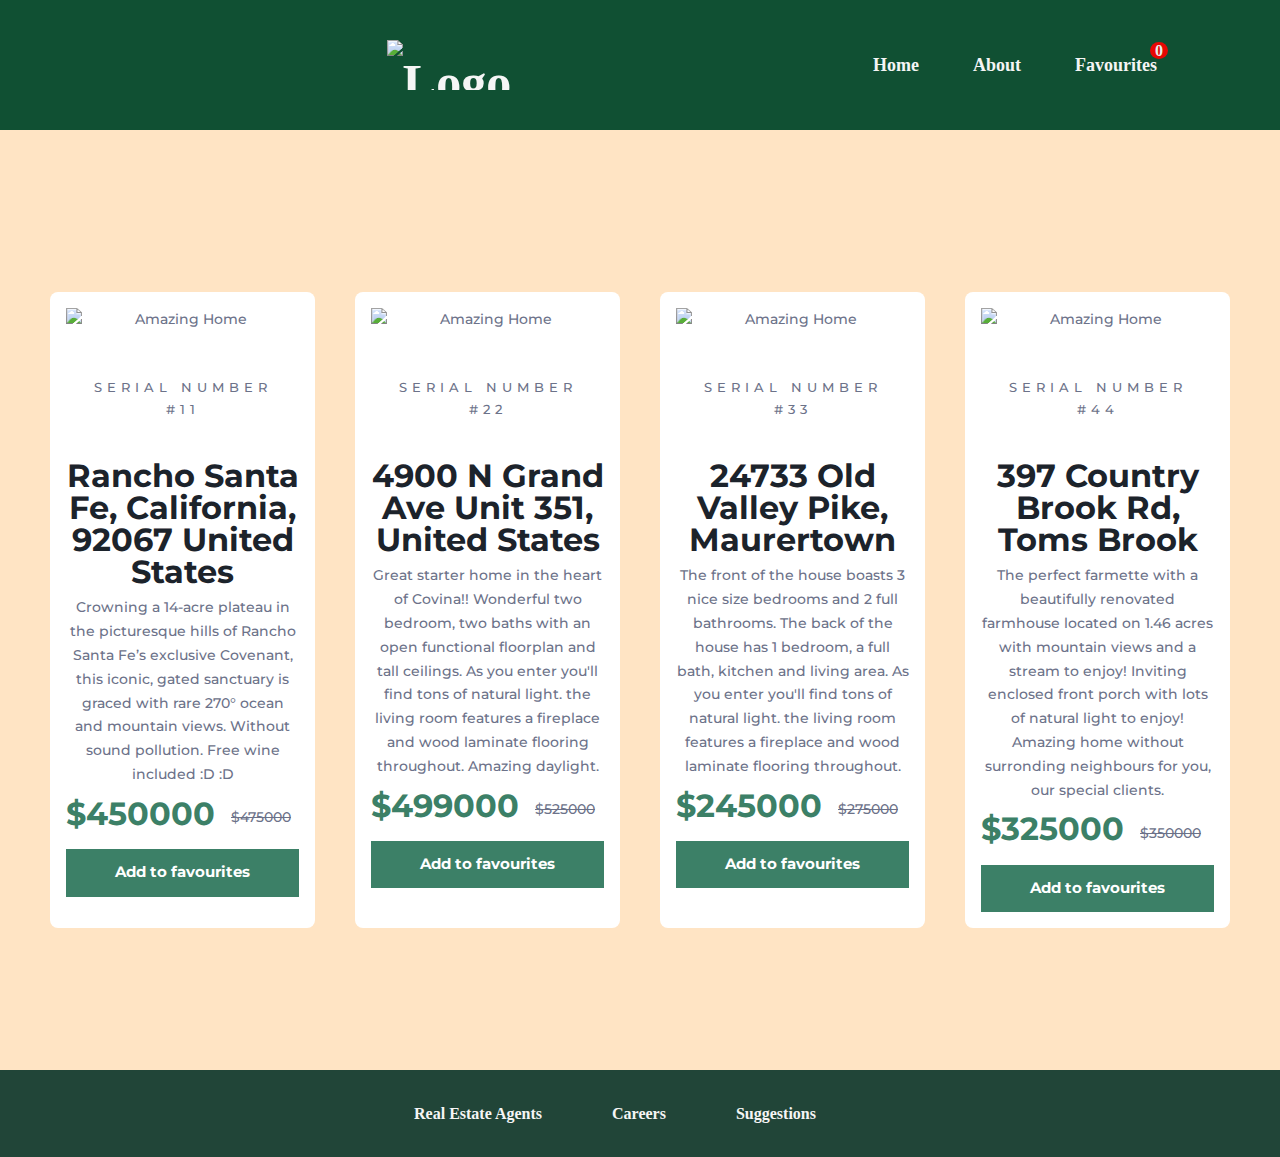
==== commit df81dcb3: "added functionality with different modals  when clicked different buttons" ====
--- a/index.html
+++ b/index.html
@@ -105,7 +105,7 @@
     </style>
   </head>
   <body>
-    <header>
+    <header style="position: -webkit-sticky; position: sticky;top: 0;">
       <nav class="navbar">
         <div class="navdiv">
           <div class="logo" href="index.html">
@@ -254,9 +254,11 @@
           </div>
         </article>
       </div>
-    </main>
-    <div class="modal" id="modal">
-      <div class="modal-body">
+
+
+      <div class="modal" id="modal-about">
+        <!-- Modal content for 'About' -->
+        <div class="modal-body">
         <div class="modal-header">
           <p class="modal-header-about">About</p>
           
@@ -270,12 +272,91 @@
           </div>
         </div>
       </div>
-    </div>
-    <footer class="footer">
+      </div>
+      
+      <div class="modal" id="modal-realEstateAgents">
+        
+        <div class="modal-body">
+          <div class="modal-header">
+            <p class="modal-header-realEstateAgents">Real Estate Agents</p>
+            
+          </div>
+          <div class="modal-content">
+            <p class="modal-content-text"> At RoaltyEstate, we take pride in providing exceptional service to our clients. 
+  With a team of dedicated and knowledgeable agents, 
+  you can count on us to navigate the complexities of the real estate market and find 
+  your dream property or sell your existing one with confidence. 
+  Trust RoaltyEstate for all your real estate needs.
+  </p> 
+            </div>
+            <div class="modal-footer-realEstateAgents">
+              <img class="modal-footer-image" src="images/logo-no-background.png">
+            </div>
+            
+          </div>
+        </div>
+  
+
+      </div>
+      
+      <div class="modal" id="modal-careers">
+        
+        <div class="modal-body">
+          <div class="modal-header">
+            <p class="modal-header-careers">Careers</p>
+            
+          </div>
+          <div class="modal-content">
+            <p class="modal-content-text"> At RoaltyEstate, we believe in fostering growth and nurturing talent. 
+  Our career section offers a platform for aspiring real estate professionals to thrive. 
+  Join our team of dedicated agents and unlock your potential in a dynamic and supportive environment.
+   With RoaltyEstate, you can build a rewarding career that opens doors to endless opportunities in the real estate industry.
+  </p> 
+            </div>
+            <div class="modal-footer">
+              <img class="modal-footer-image" src="images/logo-no-background.png">
+            </div>
+            
+          </div>
+        </div>
+  
+      </div>
+      
+      <div class="modal" id="modal-suggestions">
+       
+
+        <div class="modal-body">
+          <div class="modal-header">
+            <p class="modal-header-suggestions"> Suggestions</p>
+            
+          </div>
+          <div class="modal-content">
+            <p class="modal-content-text">At RoaltyEstate, we value the feedback and suggestions from our clients.
+    Our suggestion section is designed to provide a platform for our clients to share their thoughts and ideas.
+     We believe that your input is essential in shaping our services and improving our customer experience.
+      Together, we can create a real estate journey that exceeds your expectations.
+       Trust RoaltyEstate to listen and act upon your suggestions for a personalized and exceptional experience.
+  </p> 
+            </div>
+            <div class="modal-footer">
+              <img class="modal-footer-image" src="images/logo-no-background.png">
+            </div>
+            
+          </div>
+        </div>
+  
+      </div>
+      
+
+
+    </main>
+   
+    <footer class="footer sticky-footer">
       <ul>
-        <li><a href="#">Real Estate Agents</a></li>
-        <li><a href="#">Careers</a></li>
-        <li><a href="#">Suggestions</a></li>
+        <li><a href="#realEstateAgents" id="realEstateAgents">Real Estate Agents</a></li>
+        <li><a href="#careers" id="careers">Careers</a></li>
+        <li><a href="#suggestions" id="suggestions">Suggestions</a></li>
+        
       </ul>
     </footer>
     <script src="modal.js"></script>
--- a/components.css
+++ b/components.css
@@ -202,6 +202,9 @@
   top: 0;
   background-color: var(--clr-neutral-100);
   z-index: 1000;
+  font-family: calibri;
+  padding-right: 15px;
+  padding-left: 15px;
 }
 
 .modal {
@@ -287,8 +290,7 @@
   color: white;
   text-align: center;
   padding: 30px;
-  position: sticky;
-  bottom: 0;
+  z-index: 9999; /* Increase the z-index to ensure it appears above other elements */
 }
 
 body {
@@ -303,6 +305,7 @@
   margin: 0;
   background-color: var(--clr-primary-500);
 }
+
 
 .footer li {
   margin: 0 10px;
@@ -318,3 +321,34 @@
 .footer a:hover {
   text-decoration: underline;
 }
+.sticky-footer{
+  position: sticky;
+  top: 100%;
+}
+
+/* NOVITE MODALI */
+
+
+
+
+.modal-header-suggestions {
+  font-family: 'Franklin Gothic Medium', 'Arial Narrow', Arial, sans-serif;
+  font-size: 28px;
+  margin-left: auto;
+  margin-right: auto;
+  color: white;
+}
+.modal-header-careers {
+  font-family: 'Franklin Gothic Medium', 'Arial Narrow', Arial, sans-serif;
+  font-size: 28px;
+  margin-left: auto;
+  margin-right: auto;
+  color: white;
+}
+.modal-header-realEstateAgents {
+  font-family: 'Franklin Gothic Medium', 'Arial Narrow', Arial, sans-serif;
+  font-size: 28px;
+  margin-left: auto;
+  margin-right: auto;
+  color: white;
+}
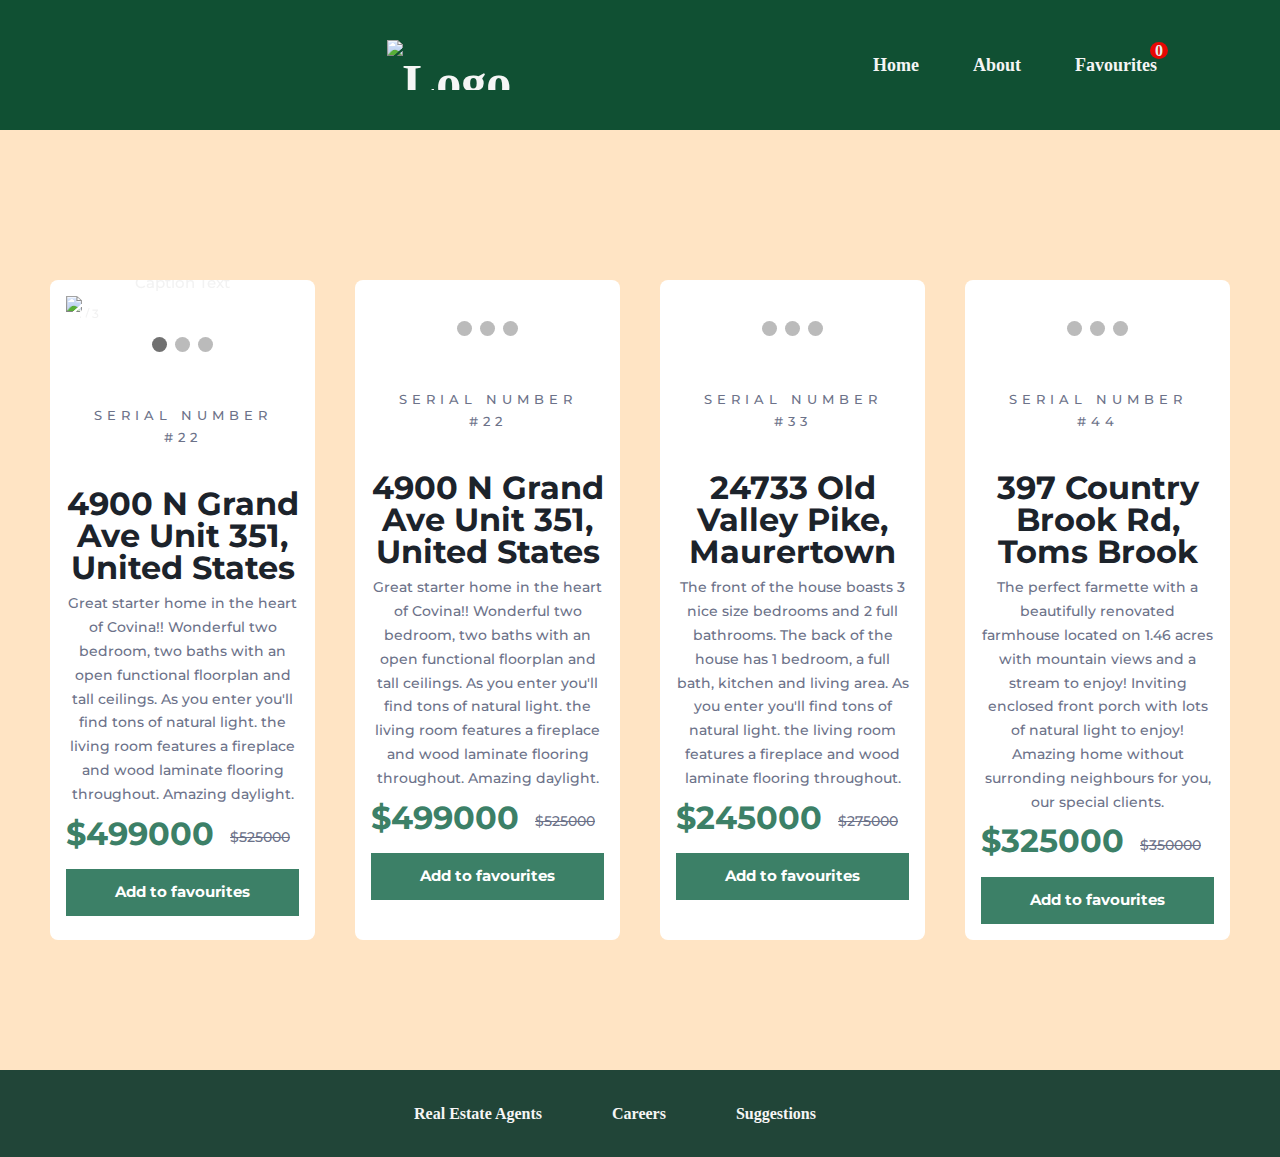
==== commit 84f526d5: "doing carousel" ====
--- a/index.html
+++ b/index.html
@@ -5,6 +5,7 @@
     <meta name="viewport" content="width=device-width, initial-scale=1.0" />
     <title>Document</title>
     <link rel="stylesheet" href="components.css" />
+    <link rel="stylesheet" href="carousel.css" />
 
     <!-- Google fonts -->
     <link rel="preconnect" href="https://fonts.googleapis.com" />
@@ -115,7 +116,7 @@
             <li>
               <a href="index.html" id="home">Home</a>
               <a href="#about" id="about">About</a>
-              <a class="favourites" href="#favourites" value="0" id="favorites">Favourites</a>
+              <a href="#favourites" class="favourites" href="#favourites" value="0" id="favorites">Favourites</a>
             </li>
           </ul>
         </div>
@@ -124,49 +125,46 @@
     <main>
       <div class="products-container">
         <article class="product">
-          <picture class="product__img">
-            <img src="images/propertyRandom.png" alt="Amazing Home" />
-          </picture>
-
-          <div class="overview__content">
-            <p class="overview__category">Serial Number #11</p>
-
-            <h1 class="product__title">
-              Rancho Santa Fe, California, 92067 United States
-            </h1>
-
-            <p>
-              Crowning a 14-acre plateau in the picturesque hills of Rancho
-              Santa Fe’s exclusive Covenant, this iconic, gated sanctuary is
-              graced with rare 270° ocean and mountain views. Without sound
-              pollution. Free wine included :D :D
-            </p>
-
-            <div class="flex-group">
-              <p class="product__price">
-                <span class="visually-hidden">Current price:</span>
-                $450000
-              </p>
-              <div class="product__original-price">
-                <span class="visually-hidden">Original price:</span>
-                <s>$475000</s>
-              </div>
-            </div>
-            <button class="buttonFav">Add to favourites</button>
-          </div>
-        </article>
-        <article class="product">
-          <picture class="product__img">
-            <img src="images/imot33.png" alt="Amazing Home" />
-          </picture>
-
+          <div class="slideshow-container">
+            <!-- Full-width images with number and caption text -->
+            <div class="mySlides fade">
+              <div class="numbertext">1 / 3</div>
+              <img src="images/imot33.png" style="width:100%">
+              <div class="text">Caption Text</div>
+            </div>
+        
+            <div class="mySlides fade">
+              <div class="numbertext">2 / 3</div>
+              <img src="images/imot34.png" style="width:100%">
+              <div class="text">Caption Two</div>
+            </div>
+        
+            <div class="mySlides fade">
+              <div class="numbertext">3 / 3</div>
+              <img src="images/imot35.png" style="width:100%">
+              <div class="text">Caption Three</div>
+            </div>
+        
+            <!-- Next and previous buttons -->
+            <a class="prev" onclick="plusSlides(-1)">&#10094;</a>
+            <a class="next" onclick="plusSlides(1)">&#10095;</a>
+          </div>
+          <br>
+        
+          <!-- The dots/circles -->
+          <div style="text-align:center">
+            <span class="dot" onclick="currentSlide(1)"></span>
+            <span class="dot" onclick="currentSlide(2)"></span>
+            <span class="dot" onclick="currentSlide(3)"></span>
+          </div>
+        
           <div class="overview__content">
             <p class="overview__category">Serial Number #22</p>
-
+        
             <h1 class="product__title">
               4900 N Grand Ave Unit 351, United States
             </h1>
-
+        
             <p>
               Great starter home in the heart of Covina!! Wonderful two
               bedroom, two baths with an open functional floorplan and tall
@@ -174,7 +172,7 @@
               living room features a fireplace and wood laminate flooring
               throughout. Amazing daylight.
             </p>
-
+        
             <div class="flex-group">
               <p class="product__price">
                 <span class="visually-hidden">Current price:</span>
@@ -188,11 +186,104 @@
             <button class="buttonFav">Add to favourites</button>
           </div>
         </article>
-
         <article class="product">
-          <picture class="product__img">
-            <img src="images/imot22.png" alt="Amazing Home" />
-          </picture>
+  <div class="slideshow-container">
+    <!-- Full-width images with number and caption text -->
+    <div class="mySlides fade">
+      <div class="numbertext">1 / 3</div>
+      <img src="images/imot33.png" style="width:100%">
+      <div class="text">Caption Text</div>
+    </div>
+
+    <div class="mySlides fade">
+      <div class="numbertext">2 / 3</div>
+      <img src="images/imot34.png" style="width:100%">
+      <div class="text">Caption Two</div>
+    </div>
+
+    <div class="mySlides fade">
+      <div class="numbertext">3 / 3</div>
+      <img src="images/imot35.png" style="width:100%">
+      <div class="text">Caption Three</div>
+    </div>
+
+    <!-- Next and previous buttons -->
+    <a class="prev" onclick="plusSlides(-1)">&#10094;</a>
+    <a class="next" onclick="plusSlides(1)">&#10095;</a>
+  </div>
+  <br>
+
+  <!-- The dots/circles -->
+  <div style="text-align:center">
+    <span class="dot" onclick="currentSlide(1)"></span>
+    <span class="dot" onclick="currentSlide(2)"></span>
+    <span class="dot" onclick="currentSlide(3)"></span>
+  </div>
+
+  <div class="overview__content">
+    <p class="overview__category">Serial Number #22</p>
+
+    <h1 class="product__title">
+      4900 N Grand Ave Unit 351, United States
+    </h1>
+
+    <p>
+      Great starter home in the heart of Covina!! Wonderful two
+      bedroom, two baths with an open functional floorplan and tall
+      ceilings. As you enter you'll find tons of natural light. the
+      living room features a fireplace and wood laminate flooring
+      throughout. Amazing daylight.
+    </p>
+
+    <div class="flex-group">
+      <p class="product__price">
+        <span class="visually-hidden">Current price:</span>
+        $499000
+      </p>
+      <div class="product__original-price">
+        <span class="visually-hidden">Original price:</span>
+        <s>$525000</s>
+      </div>
+    </div>
+    <button class="buttonFav">Add to favourites</button>
+  </div>
+</article>
+
+        <article class="product">
+
+          <div class="slideshow-container">
+
+            <!-- Full-width images with number and caption text -->
+            <div class="mySlides fade">
+              <div class="numbertext">1 / 3</div>
+              <img src="images/imot22.png" style="width:100%">
+              <div class="text">Caption Text</div>
+            </div>
+          
+            <div class="mySlides fade">
+              <div class="numbertext">2 / 3</div>
+              <img src="images/imot23.png" style="width:100%">
+              <div class="text">Caption Two</div>
+            </div>
+          
+            <div class="mySlides fade">
+              <div class="numbertext">3 / 3</div>
+              <img src="images/imot24.png" style="width:100%">
+              <div class="text">Caption Three</div>
+            </div>
+          
+            <!-- Next and previous buttons -->
+            <a class="prev" onclick="plusSlides(-1)">&#10094;</a>
+            <a class="next" onclick="plusSlides(1)">&#10095;</a>
+          </div>
+          <br>
+          
+          <!-- The dots/circles -->
+          <div style="text-align:center">
+            <span class="dot" onclick="currentSlide(1)"></span>
+            <span class="dot" onclick="currentSlide(2)"></span>
+            <span class="dot" onclick="currentSlide(3)"></span>
+          </div>
 
           <div class="overview__content">
             <p class="overview__category">Serial Number #33</p>
@@ -223,9 +314,33 @@
         </article>
 
         <article class="product">
-          <picture class="product__img">
-            <img src="images/imot11.png" alt="Amazing Home" />
-          </picture>
+          <div class="slideshow-container">
+
+            <div class="mySlides fade">
+              <div class="numbertext">1 / 3</div>
+              <img src="images/imot11.png" style="width:100%">
+            </div> 
+            <div class="mySlides fade">
+              <div class="numbertext">2 / 3</div>
+              <img src="images/imot12.png" style="width:100%">          
+            </div>       
+            <div class="mySlides fade">
+              <div class="numbertext">3 / 3</div>
+              <img src="images/imot14.png" style="width:100%">              
+            </div>
+          
+            <!-- Next and previous buttons -->
+            <a class="prev" onclick="plusSlides(-1)">&#10094;</a>
+            <a class="next" onclick="plusSlides(1)">&#10095;</a>
+          </div>
+          <br>
+          
+          <!-- The dots/circles -->
+          <div style="text-align:center">
+            <span class="dot" onclick="currentSlide(1)"></span>
+            <span class="dot" onclick="currentSlide(2)"></span>
+            <span class="dot" onclick="currentSlide(3)"></span>
+          </div>
 
           <div class="overview__content">
             <p class="overview__category">Serial Number #44</p>
@@ -254,101 +369,17 @@
           </div>
         </article>
       </div>
-
-
-      <div class="modal" id="modal-about">
-        <!-- Modal content for 'About' -->
-        <div class="modal-body">
-        <div class="modal-header">
-          <p class="modal-header-about">About</p>
-          
-        </div>
-        <div class="modal-content">
-          <p class="modal-content-text">Find your dream home hassle-free
-            Welcome to RoyaltyHomes, the ultimate destination for luxury real estate seekers. Our platform offers a simplified and seamless experience, connecting you with a curated selection of exquisite properties. Explore the world of elegance and craftsmanship as you discover the finest homes meticulously handpicked by RoyaltyHomes. Experience the pinnacle of real estate excellence with us.</p> 
-          </div>
-          <div class="modal-footer">
-            <img class="modal-footer-image" src="images/logo-no-background.png">
-          </div>
-        </div>
-      </div>
-      </div>
-      
-      <div class="modal" id="modal-realEstateAgents">
-        
-        <div class="modal-body">
-          <div class="modal-header">
-            <p class="modal-header-realEstateAgents">Real Estate Agents</p>
-            
-          </div>
-          <div class="modal-content">
-            <p class="modal-content-text"> At RoaltyEstate, we take pride in providing exceptional service to our clients. 
-  With a team of dedicated and knowledgeable agents, 
-  you can count on us to navigate the complexities of the real estate market and find 
-  your dream property or sell your existing one with confidence. 
-  Trust RoaltyEstate for all your real estate needs.
-  </p> 
-            </div>
-            <div class="modal-footer-realEstateAgents">
-              <img class="modal-footer-image" src="images/logo-no-background.png">
-            </div>
-            
-          </div>
-        </div>
-  
-
-      </div>
-      
-      <div class="modal" id="modal-careers">
-        
-        <div class="modal-body">
-          <div class="modal-header">
-            <p class="modal-header-careers">Careers</p>
-            
-          </div>
-          <div class="modal-content">
-            <p class="modal-content-text"> At RoaltyEstate, we believe in fostering growth and nurturing talent. 
-  Our career section offers a platform for aspiring real estate professionals to thrive. 
-  Join our team of dedicated agents and unlock your potential in a dynamic and supportive environment.
-   With RoaltyEstate, you can build a rewarding career that opens doors to endless opportunities in the real estate industry.
-  </p> 
-            </div>
-            <div class="modal-footer">
-              <img class="modal-footer-image" src="images/logo-no-background.png">
-            </div>
-            
-          </div>
-        </div>
-  
-      </div>
-      
-      <div class="modal" id="modal-suggestions">
-       
-
-        <div class="modal-body">
-          <div class="modal-header">
-            <p class="modal-header-suggestions"> Suggestions</p>
-            
-          </div>
-          <div class="modal-content">
-            <p class="modal-content-text">At RoaltyEstate, we value the feedback and suggestions from our clients.
-    Our suggestion section is designed to provide a platform for our clients to share their thoughts and ideas.
-     We believe that your input is essential in shaping our services and improving our customer experience.
-      Together, we can create a real estate journey that exceeds your expectations.
-       Trust RoaltyEstate to listen and act upon your suggestions for a personalized and exceptional experience.
-  </p> 
-            </div>
-            <div class="modal-footer">
-              <img class="modal-footer-image" src="images/logo-no-background.png">
-            </div>
-            
-          </div>
-        </div>
-  
-      </div>
-      
-
-
+      </div>
+        <div class="modal" id="modal-template"> 
+          <div class="modal-body">
+            <div class="modal-header"></div>
+            <div class="modal-content"></div>
+            <div class="modal-footer"></div>
+            </div>
+          </div>
+      </div>
+      </div>
+      </div>
     </main>
    
     <footer class="footer sticky-footer">
@@ -361,6 +392,7 @@
     </footer>
     <script src="modal.js"></script>
     <script src="favButtonClick.js"></script>
+    <script src="coursel.js"></script>
     
     
   </body>
--- a/carousel.css
+++ b/carousel.css
@@ -0,0 +1,99 @@
+* {
+  box-sizing: border-box;
+}
+
+/* Slideshow container */
+.slideshow-container {
+  max-width: 1000px;
+  position: relative;
+  margin: auto;
+}
+
+/* Hide the images by default */
+.mySlides {
+  display: none;
+}
+
+/* Next & previous buttons */
+.prev,
+.next {
+  cursor: pointer;
+  position: absolute;
+  top: 50%;
+  width: auto;
+  margin-top: -22px;
+  padding: 16px;
+  color: white;
+  font-weight: bold;
+  font-size: 18px;
+  transition: 0.6s ease;
+  border-radius: 0 3px 3px 0;
+  user-select: none;
+}
+
+/* Position the "next button" to the right */
+.next {
+  right: 0;
+  border-radius: 3px 0 0 3px;
+}
+
+/* On hover, add a black background color with a little bit see-through */
+.prev:hover,
+.next:hover {
+  background-color: rgba(0, 0, 0, 0.8);
+}
+
+/* Caption text */
+.text {
+  color: #f2f2f2;
+  font-size: 15px;
+  padding: 8px 12px;
+  position: absolute;
+  bottom: 8px;
+  width: 100%;
+  text-align: center;
+}
+
+/* Number text (1/3 etc) */
+.numbertext {
+  color: #f2f2f2;
+  font-size: 12px;
+  padding: 8px 12px;
+  position: absolute;
+  top: 0;
+}
+
+/* The dots/bullets/indicators */
+.dot {
+  cursor: pointer;
+  height: 15px;
+  width: 15px;
+  margin: 0 2px;
+  background-color: #bbb;
+  border-radius: 50%;
+  display: inline-block;
+  transition: background-color 0.6s ease;
+}
+
+.active,
+.dot:hover {
+  background-color: #717171;
+}
+
+/* Fading animation */
+.fade {
+  animation-name: fade;
+  animation-duration: 1.5s;
+}
+
+@keyframes fade {
+  from {
+    opacity: 0.4;
+  }
+  to {
+    opacity: 1;
+  }
+}
+.prev {
+  left: -5px;
+}
